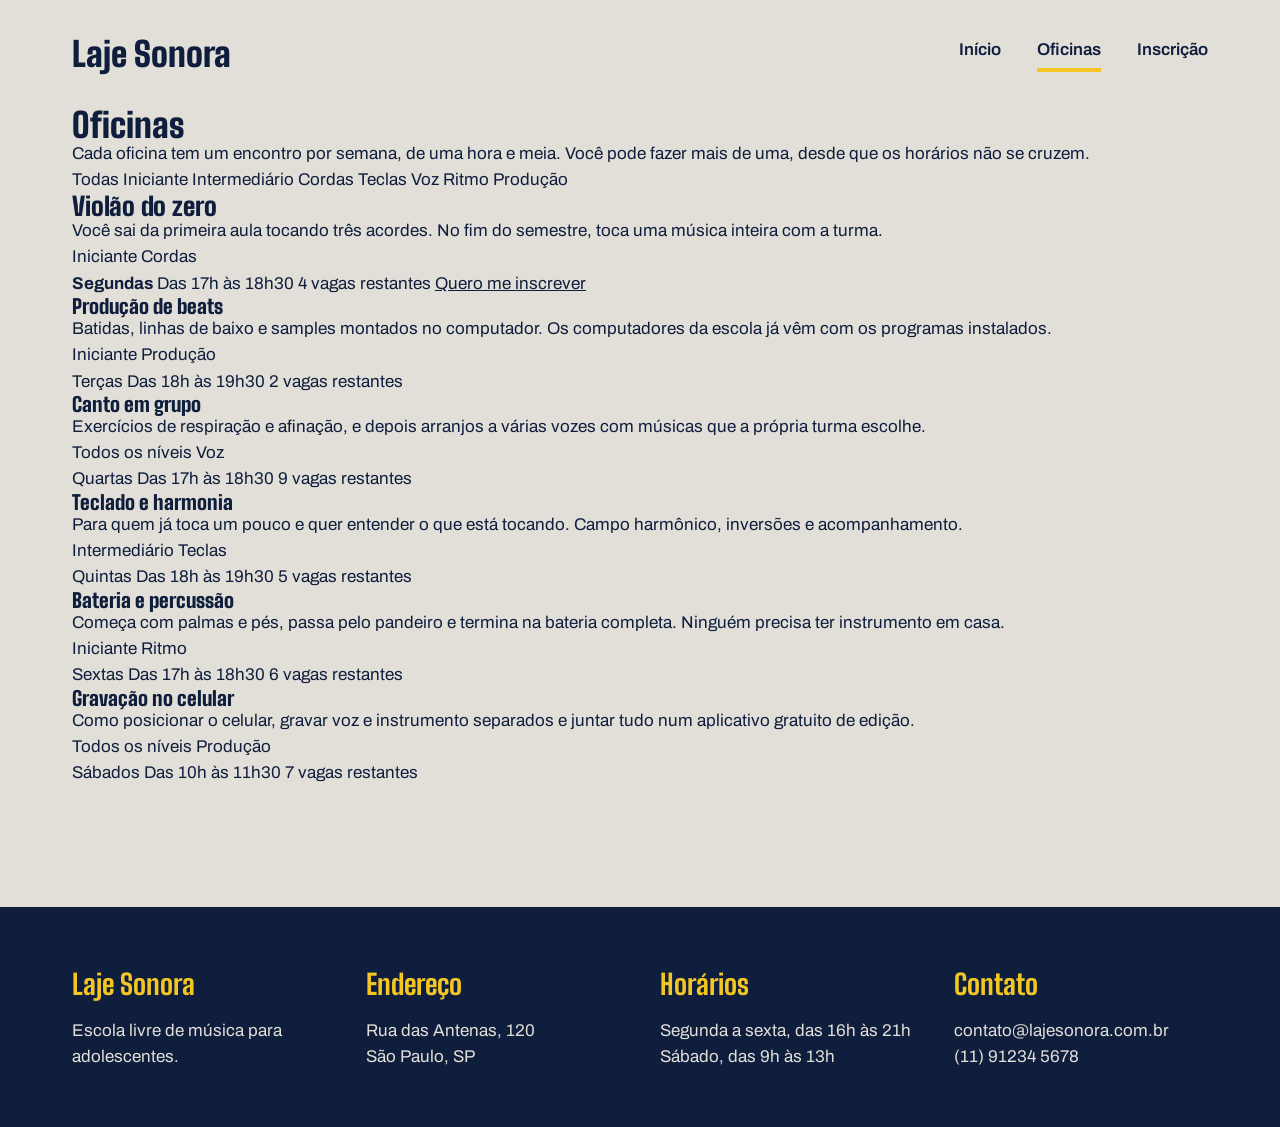
==== oficinas.html @ 15766472 "HTML da página de oficinas" ====
<!DOCTYPE html>
<html lang="pt-BR">

<head>
    <meta charset="UTF-8">
    <meta name="viewport" content="width=device-width, initial-scale=1.0">
    <title>Laje Sonora | Oficinas</title>
    <link rel="preconnect" href="https://fonts.googleapis.com">
    <link rel="preconnect" href="https://fonts.gstatic.com" crossorigin>
    <link
        href="https://fonts.googleapis.com/css2?family=Archivo:ital,wght@0,100..900;1,100..900&family=Big+Shoulders:opsz,wght@10..72,100..900&display=swap"
        rel="stylesheet">
    <link rel="stylesheet" href="oficinas.css">
</head>

<body>
    <header class="conteudo topo">
        <a href="index.html" class="logo">Laje Sonora</a>
        <nav class="menu">
            <a href="index.html">Início</a>
            <a href="oficinas.html" class="atual">Oficinas</a>
            <a href="inscricao.html">Inscrição</a>
        </nav>
    </header>

    <main class="conteudo">
        <h1 class="titulo-pagina">Oficinas</h1>
        <p class="subtitulo-pagina">Cada oficina tem um encontro por semana, de uma hora e meia. Você pode fazer mais de
            uma, desde que os horários não se cruzem.</p>

        <div class="filtros">
            <span class="filtro ativo">Todas</span>
            <span class="filtro">Iniciante</span>
            <span class="filtro">Intermediário</span>
            <span class="filtro">Cordas</span>
            <span class="filtro">Teclas</span>
            <span class="filtro">Voz</span>
            <span class="filtro">Ritmo</span>
            <span class="filtro">Produção</span>

            <div class="lista">
                <article class="oficina">
                    <div class="foto foto-azul"></div>
                    <div class="oficina-texto">
                        <h2>Violão do zero</h2>
                        <p>Você sai da primeira aula tocando três acordes. No fim do semestre, toca uma música inteira
                            com a turma.</p>
                        <div class="etiquetas">
                            <span class="etiqueta">Iniciante</span>
                            <span class="etiqueta">Cordas</span>
                        </div>
                        <div class="oficinas-detalhes">
                            <strong>Segundas</strong>
                            <span>Das 17h às 18h30</span>
                            <span>4 vagas restantes</span>
                            <a href="inscricao.html">Quero me inscrever</a>
                        </div>
                    </div>
                </article>
                <article class="oficina">
                    <div class="foto foto-amarela"></div>
                    <div class="oficina-texto">
                        <h3>Produção de beats</h3>
                        <p>Batidas, linhas de baixo e samples montados no computador. Os computadores da escola já vêm
                            com os programas instalados.</p>
                        <div class="etiquetas">
                            <span class="etiqueta">Iniciante</span>
                            <span class="etiqueta">Produção</span>
                        </div>
                        <div class="detalhes">
                            <span>Terças</span>
                            <span>Das 18h às 19h30</span>
                            <span>2 vagas restantes</span>
                        </div>
                    </div>
                </article>

                <article class="oficina">
                    <div class="foto foto-tinta"></div>
                    <div class="oficina-texto">
                        <h3>Canto em grupo</h3>
                        <p>Exercícios de respiração e afinação, e depois arranjos a várias vozes com músicas que a
                            própria turma escolhe.</p>
                        <div class="etiquetas">
                            <span class="etiqueta">Todos os níveis</span>
                            <span class="etiqueta">Voz</span>
                        </div>
                        <div class="detalhes">
                            <span>Quartas</span>
                            <span>Das 17h às 18h30</span>
                            <span>9 vagas restantes</span>
                        </div>
                    </div>
                </article>

                <article class="oficina">
                    <div class="foto"></div>
                    <div class="oficina-texto">
                        <h3>Teclado e harmonia</h3>
                        <p>Para quem já toca um pouco e quer entender o que está tocando. Campo harmônico, inversões e
                            acompanhamento.</p>
                        <div class="etiquetas">
                            <span class="etiqueta">Intermediário</span>
                            <span class="etiqueta">Teclas</span>
                        </div>
                        <div class="detalhes">
                            <span>Quintas</span>
                            <span>Das 18h às 19h30</span>
                            <span>5 vagas restantes</span>
                        </div>
                    </div>
                </article>

                <article class="oficina">
                    <div class="foto foto-azul"></div>
                    <div class="oficina-texto">
                        <h3>Bateria e percussão</h3>
                        <p>Começa com palmas e pés, passa pelo pandeiro e termina na bateria completa. Ninguém precisa
                            ter instrumento em casa.</p>
                        <div class="etiquetas">
                            <span class="etiqueta">Iniciante</span>
                            <span class="etiqueta">Ritmo</span>
                        </div>
                        <div class="detalhes">
                            <span>Sextas</span>
                            <span>Das 17h às 18h30</span>
                            <span>6 vagas restantes</span>
                        </div>
                    </div>
                </article>

                <article class="oficina">
                    <div class="foto foto-amarela"></div>
                    <div class="oficina-texto">
                        <h3>Gravação no celular</h3>
                        <p>Como posicionar o celular, gravar voz e instrumento separados e juntar tudo num aplicativo
                            gratuito de edição.</p>
                        <div class="etiquetas">
                            <span class="etiqueta">Todos os níveis</span>
                            <span class="etiqueta">Produção</span>
                        </div>
                        <div class="detalhes">
                            <span>Sábados</span>
                            <span>Das 10h às 11h30</span>
                            <span>7 vagas restantes</span>
                        </div>
                    </div>
                </article>
            </div>
        </div>
    </main>

    <footer class="rodape">
        <div class="conteudo rodape-colunas">
            <div class="rodape-coluna">
                <h4>Laje Sonora</h4>
                <p>Escola livre de música para adolescentes.</p>
            </div>
            <div class="rodape-coluna">
                <h4>Endereço</h4>
                <p>Rua das Antenas, 120<br>São Paulo, SP</p>
            </div>
            <div class="rodape-coluna">
                <h4>Horários</h4>
                <p>Segunda a sexta, das 16h às 21h<br>Sábado, das 9h às 13h</p>
            </div>
            <div class="rodape-coluna">
                <h4>Contato</h4>
                <p>contato@lajesonora.com.br<br>(11) 91234 5678</p>
            </div>
        </div>
    </footer>
</body>

</html>
---- oficinas.css ----
* {
    margin: 0;
    padding: 0;
    box-sizing: border-box;
}
:root {
    --concreto: #e2dfd8;
    --concreto-escuro: #cbc7be;
    --tinta: #0f1e3d;
    --caixa-dagua: #1f5fbf;
    --fita: #f3c623;
    --branco: #ffffff;
    --fonte-cartaz: "Big Shoulders", "Arial Narrow", sans-serif;
    --fonte-texto: "Archivo", Arial, sans-serif;
}
body {
    background-color: var(--concreto);
    color: var(--tinta);
    font-family: var(--fonte-texto);
    font-size: 17px;
    line-height: 1.55;
}
a {
    color: inherit;
}
h1, h2, h3 {
    font-family: var(--fonte-cartaz);
    font-weight: 900;
    line-height: 0.95;
}
.conteudo {
    max-width: 1200px;
    margin-inline: auto;
    padding-inline: 32px;
}
.topo {
    padding-block: 28px;
    display: flex;
    justify-content: space-between;
    align-items: center;
}
.logo {
    font-family: var(--fonte-cartaz);
    font-size: 34px;
    font-weight: 900;
    text-decoration: none;
}
.menu {
    display: flex;
    gap: 36px;
}
.menu a {
    font-weight: 600;
    text-decoration: none;
    padding-bottom: 4px;
    border-bottom: 4px solid transparent;
}
.menu a:hover {
    border-bottom-color: var(--tinta);
}
.menu a.atual {
    border-bottom-color: var(--fita);
}

.rodape {
    margin-top: 120px;
    background-color: var(--tinta);
    color: var(--concreto);
    padding-block: 56px;
}
.rodape-colunas {
    display: flex;
    gap: 40px;
}
.rodape-coluna {
    flex: 1;
}
.rodape h4 {
    font-family: var(--fonte-cartaz);
    font-size: 28px;
    color: var(--fita);
    margin-bottom: 12px;
}
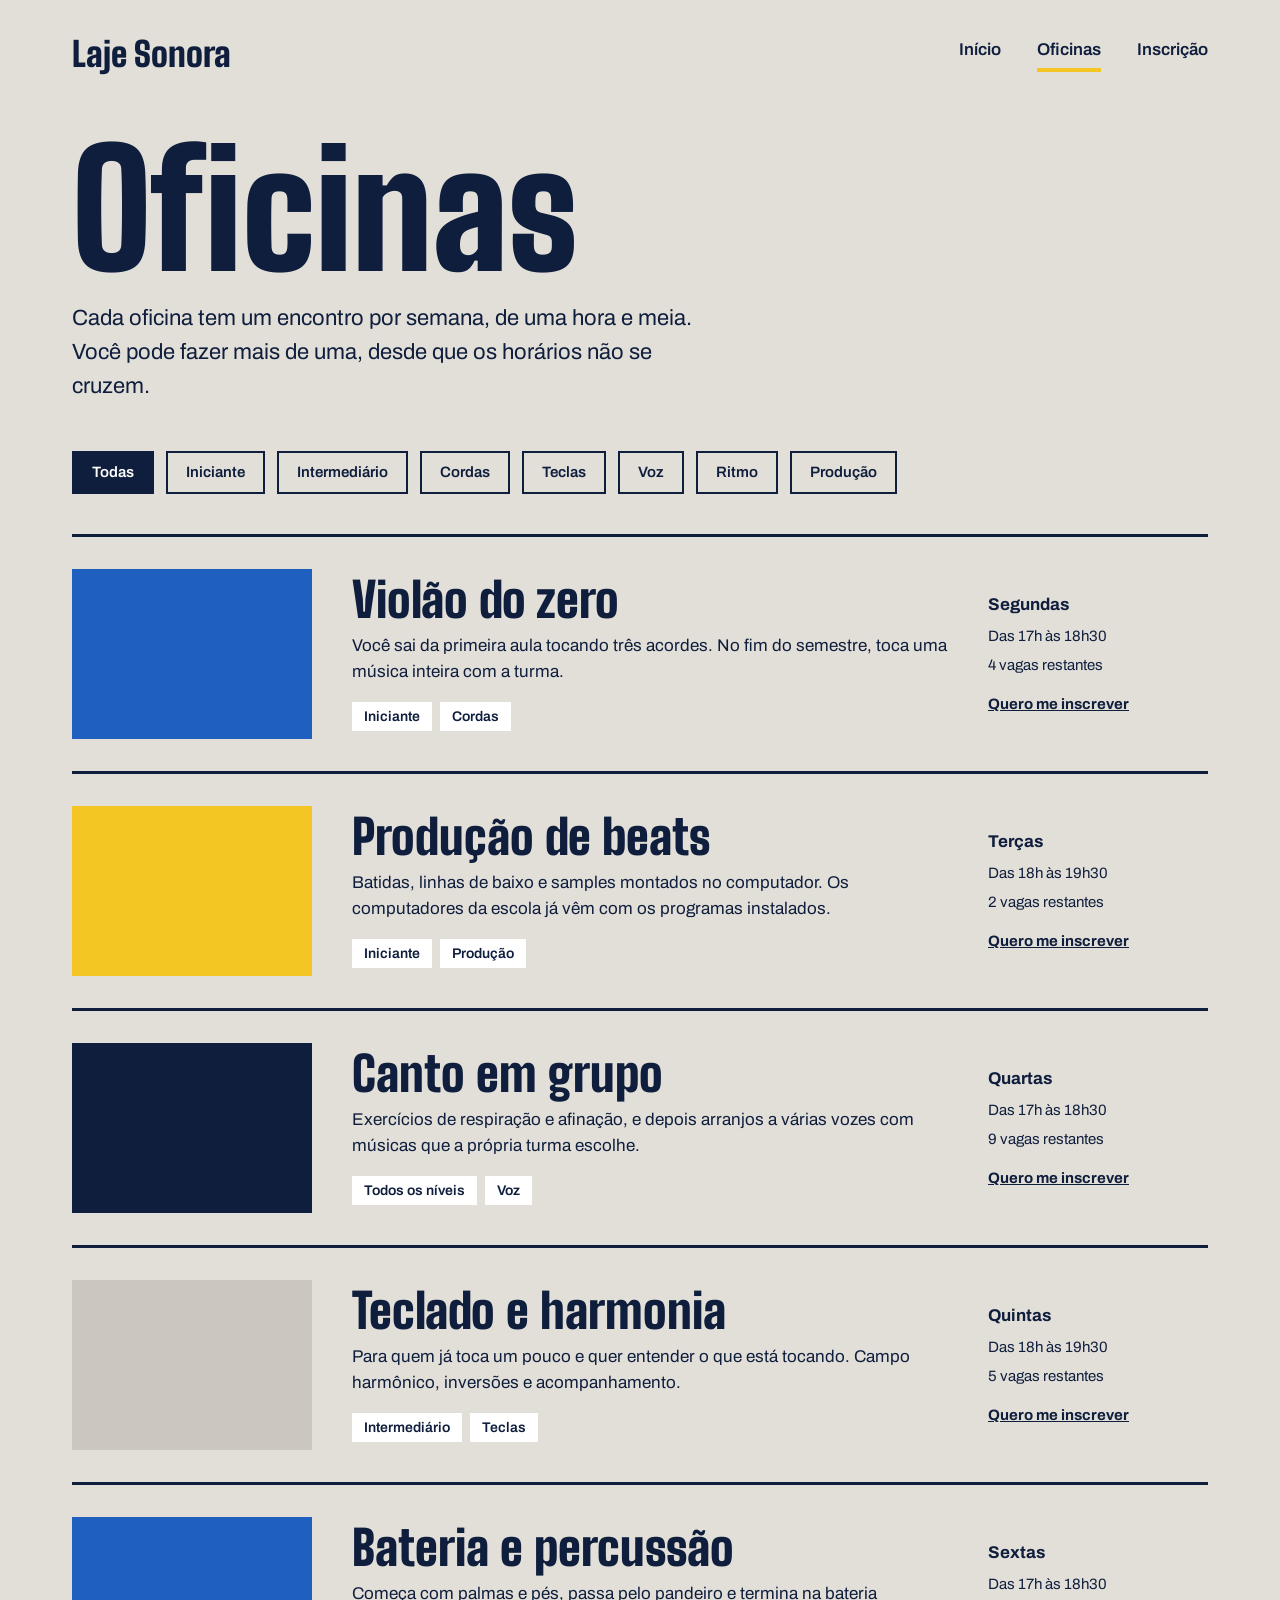
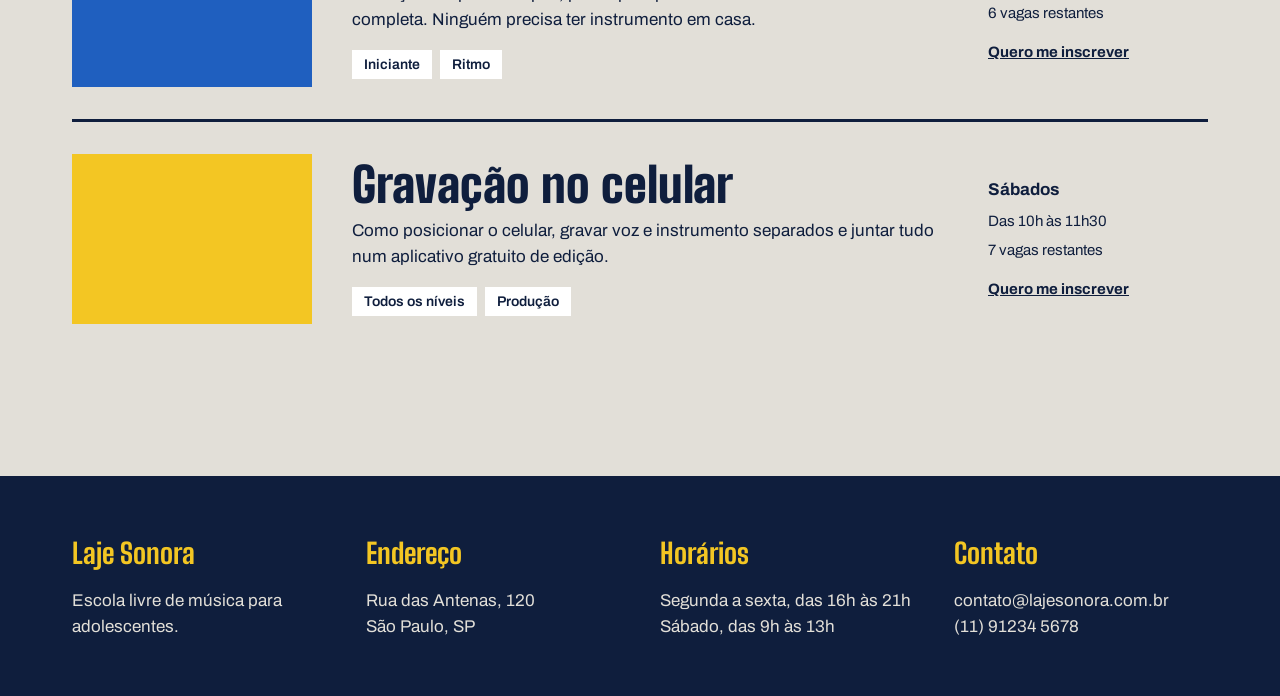
==== commit 59e2447e: "Página de oficinas pronta" ====
--- a/oficinas.html
+++ b/oficinas.html
@@ -37,116 +37,122 @@
             <span class="filtro">Voz</span>
             <span class="filtro">Ritmo</span>
             <span class="filtro">Produção</span>
+        </div>
 
-            <div class="lista">
-                <article class="oficina">
-                    <div class="foto foto-azul"></div>
-                    <div class="oficina-texto">
-                        <h2>Violão do zero</h2>
-                        <p>Você sai da primeira aula tocando três acordes. No fim do semestre, toca uma música inteira
-                            com a turma.</p>
-                        <div class="etiquetas">
-                            <span class="etiqueta">Iniciante</span>
-                            <span class="etiqueta">Cordas</span>
-                        </div>
-                        <div class="oficinas-detalhes">
-                            <strong>Segundas</strong>
-                            <span>Das 17h às 18h30</span>
-                            <span>4 vagas restantes</span>
-                            <a href="inscricao.html">Quero me inscrever</a>
-                        </div>
+        <div class="lista">
+            <article class="oficina">
+                <div class="foto foto-azul"></div>
+                <div class="oficina-texto">
+                    <h2>Violão do zero</h2>
+                    <p>Você sai da primeira aula tocando três acordes. No fim do semestre, toca uma música inteira com
+                        a turma.</p>
+                    <div class="etiquetas">
+                        <span class="etiqueta">Iniciante</span>
+                        <span class="etiqueta">Cordas</span>
                     </div>
-                </article>
-                <article class="oficina">
-                    <div class="foto foto-amarela"></div>
-                    <div class="oficina-texto">
-                        <h3>Produção de beats</h3>
-                        <p>Batidas, linhas de baixo e samples montados no computador. Os computadores da escola já vêm
-                            com os programas instalados.</p>
-                        <div class="etiquetas">
-                            <span class="etiqueta">Iniciante</span>
-                            <span class="etiqueta">Produção</span>
-                        </div>
-                        <div class="detalhes">
-                            <span>Terças</span>
-                            <span>Das 18h às 19h30</span>
-                            <span>2 vagas restantes</span>
-                        </div>
+                </div>
+                <div class="oficina-detalhes">
+                    <strong>Segundas</strong>
+                    <span>Das 17h às 18h30</span>
+                    <span>4 vagas restantes</span>
+                    <a href="inscricao.html">Quero me inscrever</a>
+                </div>
+            </article>
+
+            <article class="oficina">
+                <div class="foto foto-amarela"></div>
+                <div class="oficina-texto">
+                    <h2>Produção de beats</h2>
+                    <p>Batidas, linhas de baixo e samples montados no computador. Os computadores da escola já vêm com
+                        os programas instalados.</p>
+                    <div class="etiquetas">
+                        <span class="etiqueta">Iniciante</span>
+                        <span class="etiqueta">Produção</span>
                     </div>
-                </article>
+                </div>
+                <div class="oficina-detalhes">
+                    <strong>Terças</strong>
+                    <span>Das 18h às 19h30</span>
+                    <span>2 vagas restantes</span>
+                    <a href="inscricao.html">Quero me inscrever</a>
+                </div>
+            </article>
 
-                <article class="oficina">
-                    <div class="foto foto-tinta"></div>
-                    <div class="oficina-texto">
-                        <h3>Canto em grupo</h3>
-                        <p>Exercícios de respiração e afinação, e depois arranjos a várias vozes com músicas que a
-                            própria turma escolhe.</p>
-                        <div class="etiquetas">
-                            <span class="etiqueta">Todos os níveis</span>
-                            <span class="etiqueta">Voz</span>
-                        </div>
-                        <div class="detalhes">
-                            <span>Quartas</span>
-                            <span>Das 17h às 18h30</span>
-                            <span>9 vagas restantes</span>
-                        </div>
+            <article class="oficina">
+                <div class="foto foto-tinta"></div>
+                <div class="oficina-texto">
+                    <h2>Canto em grupo</h2>
+                    <p>Exercícios de respiração e afinação, e depois arranjos a várias vozes com músicas que a própria
+                        turma escolhe.</p>
+                    <div class="etiquetas">
+                        <span class="etiqueta">Todos os níveis</span>
+                        <span class="etiqueta">Voz</span>
                     </div>
-                </article>
+                </div>
+                <div class="oficina-detalhes">
+                    <strong>Quartas</strong>
+                    <span>Das 17h às 18h30</span>
+                    <span>9 vagas restantes</span>
+                    <a href="inscricao.html">Quero me inscrever</a>
+                </div>
+            </article>
 
-                <article class="oficina">
-                    <div class="foto"></div>
-                    <div class="oficina-texto">
-                        <h3>Teclado e harmonia</h3>
-                        <p>Para quem já toca um pouco e quer entender o que está tocando. Campo harmônico, inversões e
-                            acompanhamento.</p>
-                        <div class="etiquetas">
-                            <span class="etiqueta">Intermediário</span>
-                            <span class="etiqueta">Teclas</span>
-                        </div>
-                        <div class="detalhes">
-                            <span>Quintas</span>
-                            <span>Das 18h às 19h30</span>
-                            <span>5 vagas restantes</span>
-                        </div>
+            <article class="oficina">
+                <div class="foto"></div>
+                <div class="oficina-texto">
+                    <h2>Teclado e harmonia</h2>
+                    <p>Para quem já toca um pouco e quer entender o que está tocando. Campo harmônico, inversões e
+                        acompanhamento.</p>
+                    <div class="etiquetas">
+                        <span class="etiqueta">Intermediário</span>
+                        <span class="etiqueta">Teclas</span>
                     </div>
-                </article>
+                </div>
+                <div class="oficina-detalhes">
+                    <strong>Quintas</strong>
+                    <span>Das 18h às 19h30</span>
+                    <span>5 vagas restantes</span>
+                    <a href="inscricao.html">Quero me inscrever</a>
+                </div>
+            </article>
 
-                <article class="oficina">
-                    <div class="foto foto-azul"></div>
-                    <div class="oficina-texto">
-                        <h3>Bateria e percussão</h3>
-                        <p>Começa com palmas e pés, passa pelo pandeiro e termina na bateria completa. Ninguém precisa
-                            ter instrumento em casa.</p>
-                        <div class="etiquetas">
-                            <span class="etiqueta">Iniciante</span>
-                            <span class="etiqueta">Ritmo</span>
-                        </div>
-                        <div class="detalhes">
-                            <span>Sextas</span>
-                            <span>Das 17h às 18h30</span>
-                            <span>6 vagas restantes</span>
-                        </div>
+            <article class="oficina">
+                <div class="foto foto-azul"></div>
+                <div class="oficina-texto">
+                    <h2>Bateria e percussão</h2>
+                    <p>Começa com palmas e pés, passa pelo pandeiro e termina na bateria completa. Ninguém precisa ter
+                        instrumento em casa.</p>
+                    <div class="etiquetas">
+                        <span class="etiqueta">Iniciante</span>
+                        <span class="etiqueta">Ritmo</span>
                     </div>
-                </article>
+                </div>
+                <div class="oficina-detalhes">
+                    <strong>Sextas</strong>
+                    <span>Das 17h às 18h30</span>
+                    <span>6 vagas restantes</span>
+                    <a href="inscricao.html">Quero me inscrever</a>
+                </div>
+            </article>
 
-                <article class="oficina">
-                    <div class="foto foto-amarela"></div>
-                    <div class="oficina-texto">
-                        <h3>Gravação no celular</h3>
-                        <p>Como posicionar o celular, gravar voz e instrumento separados e juntar tudo num aplicativo
-                            gratuito de edição.</p>
-                        <div class="etiquetas">
-                            <span class="etiqueta">Todos os níveis</span>
-                            <span class="etiqueta">Produção</span>
-                        </div>
-                        <div class="detalhes">
-                            <span>Sábados</span>
-                            <span>Das 10h às 11h30</span>
-                            <span>7 vagas restantes</span>
-                        </div>
+            <article class="oficina">
+                <div class="foto foto-amarela"></div>
+                <div class="oficina-texto">
+                    <h2>Gravação no celular</h2>
+                    <p>Como posicionar o celular, gravar voz e instrumento separados e juntar tudo num aplicativo
+                        gratuito de edição.</p>
+                    <div class="etiquetas">
+                        <span class="etiqueta">Todos os níveis</span>
+                        <span class="etiqueta">Produção</span>
                     </div>
-                </article>
-            </div>
+                </div>
+                <div class="oficina-detalhes">
+                    <strong>Sábados</strong>
+                    <span>Das 10h às 11h30</span>
+                    <span>7 vagas restantes</span>
+                    <a href="inscricao.html">Quero me inscrever</a>
+                </div>
+            </article>
         </div>
     </main>
 
--- a/oficinas.css
+++ b/oficinas.css
@@ -61,7 +61,92 @@
 .menu a.atual {
     border-bottom-color: var(--fita);
 }
-
+.titulo-pagina {
+    font-size: 160px;
+    margin-top: 24px;
+}
+.subtitulo-pagina {
+    font-size: 22px;
+    max-width: 640px;
+    margin-top: 16px;
+}
+.filtros {
+    margin-top: 48px;
+    display: flex;
+    flex-wrap: wrap;
+    gap: 12px;
+}
+.filtro {
+    border: 2px solid var(--tinta);
+    padding: 8px 18px;
+    font-weight: 600;
+    font-size: 15px;
+}
+.filtro.ativo {
+    background-color: var(--tinta);
+    color: var(--branco);
+}
+.lista {
+    margin-top: 40px;
+}
+.foto {
+    background-color: var(--concreto-escuro);
+}
+.foto-azul {
+    background-color: var(--caixa-dagua);
+}
+.foto-amarela {
+    background-color: var(--fita);
+}
+.foto-tinta {
+    background-color: var(--tinta);
+}
+.oficina {
+    padding-block: 32px;
+    border-top: 3px solid var(--tinta);
+    display: flex;
+    align-items: center;
+    gap: 40px;
+}
+.oficina .foto {
+    width: 240px;
+    height: 170px;
+}
+.oficina-texto {
+    flex: 1;
+}
+.oficina .foto {
+    flex-shrink: 0;
+}
+.oficina h2 {
+    font-size: 48px;
+    margin-bottom: 10px;
+}
+.etiquetas {
+    margin-top: 16px;
+    display: flex;
+    gap: 8px;
+}
+.etiqueta {
+    background-color: var(--branco);
+    padding: 4px 12px;
+    font-size: 14px;
+    font-weight: 600;
+}
+.oficina-detalhes {
+    width: 220px;
+    font-size: 15px;
+    display: flex;
+    flex-direction: column;
+    gap: 6px;
+}
+.oficina-detalhes strong {
+    font-size: 17px;
+}
+.oficina-detalhes a {
+    margin-top: 10px;
+    font-weight: 700;
+}
 .rodape {
     margin-top: 120px;
     background-color: var(--tinta);
